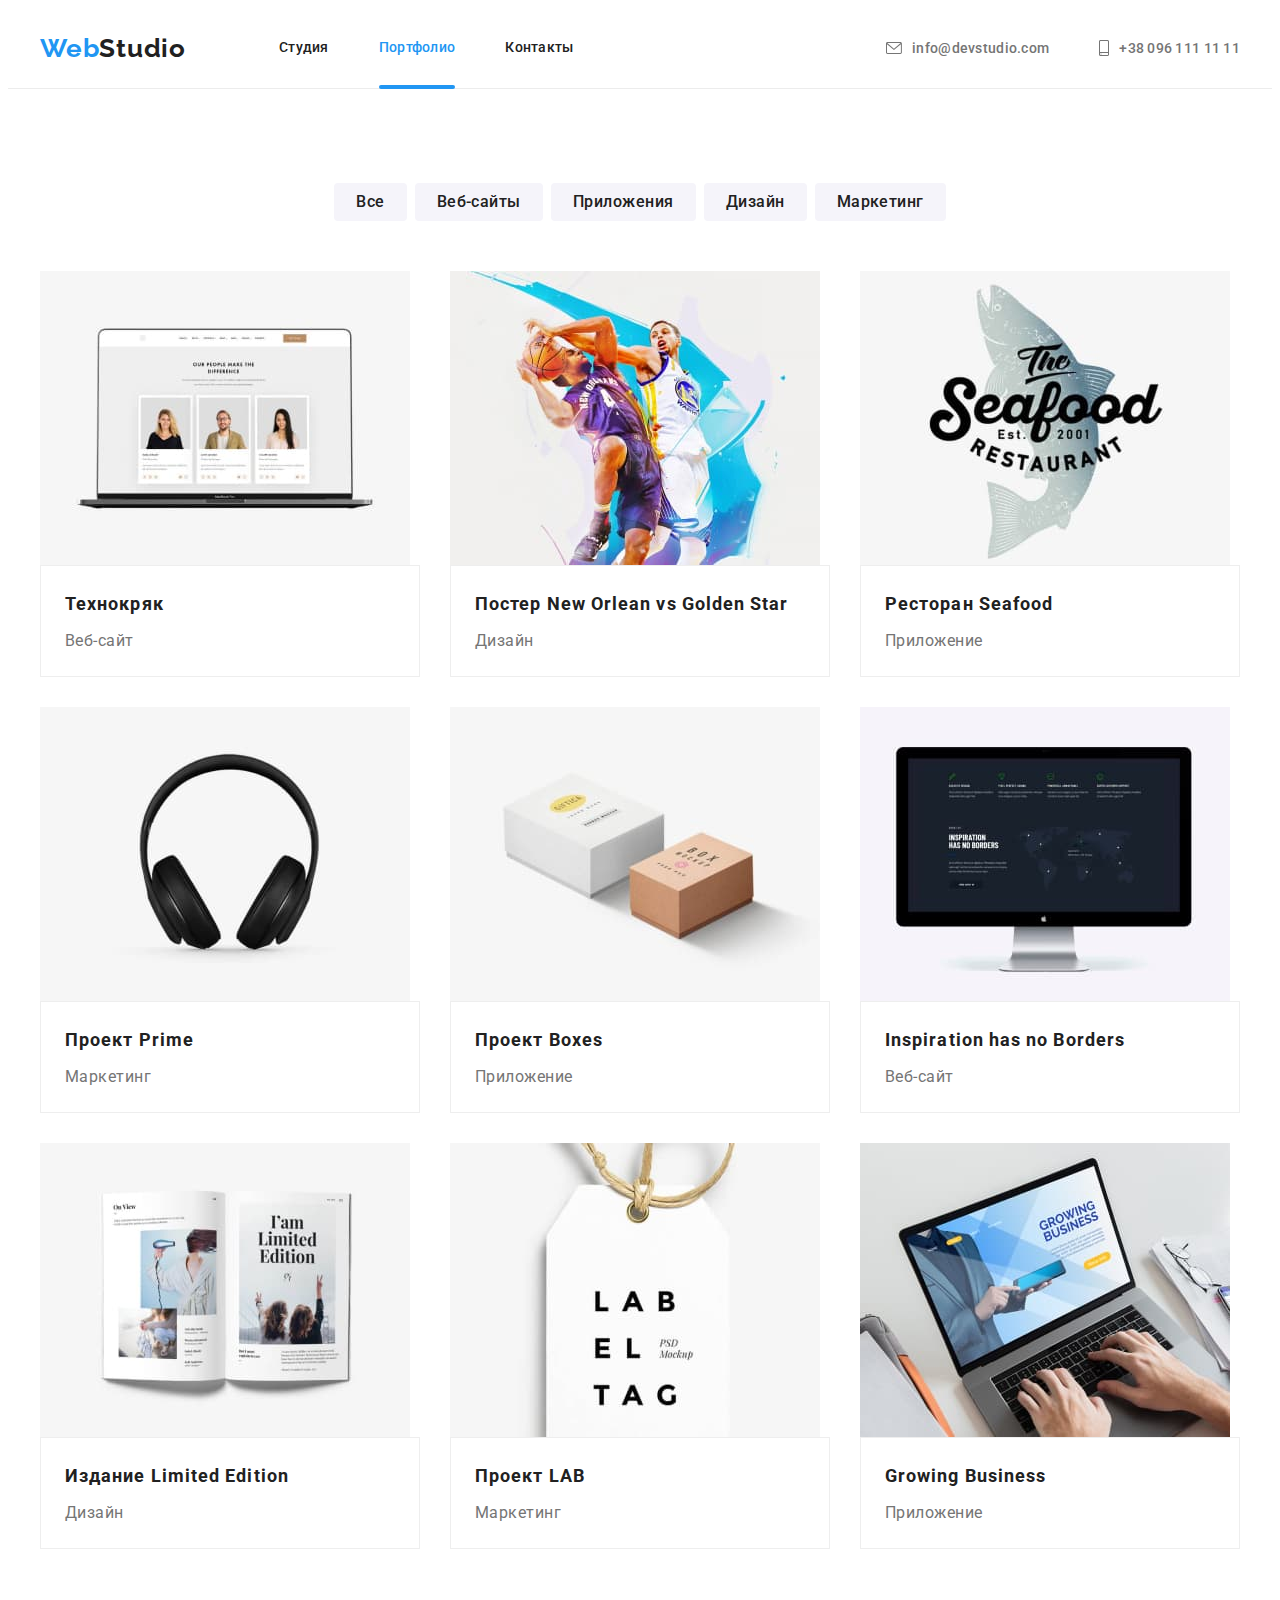
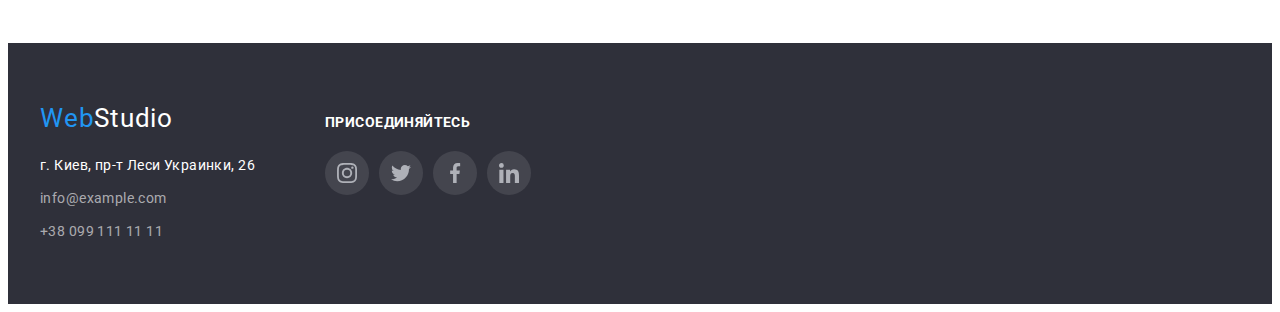
==== portfolio.html @ c9351566 "добавляет подчеркивание на текущей странице" ====
<!DOCTYPE html>
<html lang="en">
<head>
    <meta charset="UTF-8">
    <meta http-equiv="X-UA-Compatible" content="IE=edge">
    <meta name="viewport" content="width=device-width, initial-scale=1.0">
    <title>Document</title>
    <link rel="preconnect" href="https://fonts.googleapis.com">
    <link rel="preconnect" href="https://fonts.gstatic.com" crossorigin>
    <link href="https://fonts.googleapis.com/css2?family=Raleway:wght@700&family=Roboto:wght@400;500;700;900&display=swap"
        rel="stylesheet">
     <link rel="stylesheet" href="https://cdnjs.cloudflare.com/ajax/libs/modern-normalize/1.1.0/modern-normalize.min.css"
            integrity="sha512-wpPYUAdjBVSE4KJnH1VR1HeZfpl1ub8YT/NKx4PuQ5NmX2tKuGu6U/JRp5y+Y8XG2tV+wKQpNHVUX03MfMFn9Q=="
            crossorigin="anonymous" referrerpolicy="no-referrer" />
    <link rel="stylesheet" href="./css/styles.css">
</head>
<body>
<header class="header">

    <div class="container flex">

        <nav class="main-nav">
            <a href="/" class="logo"><span class="span-logo">Web</span>Studio</a>

            <ul class="site-nav list">
                <li class="item"><a href="./index.html" class="link">Студия</a></li>
                <li class="item"><a href="./portfolio.html" class="link current">Портфолио</a></li>
                <li class="item"><a href="" class="link">Контакты</a></li>
            </ul>
        </nav>

        <ul class="site-contact list">
            <li class="item"><a href="mailto:info@devstudio.com" class="link">
                    <svg class="site-contact-icon" width="16" height="12">
                        <use class="" href="./images/icon.svg#icon-envelope"></use>
                    </svg>
                    info@devstudio.com</a></li>
        
            <li class="item"><a href="tel:+380961111111" class="link">
                    <svg class="site-contact-icon" width="10" height="16">
                        <use class="" href="./images/icon.svg#icon-smartphone"></use>
                    </svg>
                    +38 096 111 11 11</a></li>
        </ul>


    </div>
</header>

        <section class="section works">
            <div class="container">
            <h1 class="visually-hidden">Наши работы</h1>
            <ul class="filter list">
                <li class="item"><button type="button" class="filter-btn">Все</button></li>
                <li class="item"><button type="button" class="filter-btn">Веб-сайты</button></li>
                <li class="item"><button type="button" class="filter-btn">Приложения</button></li>
                <li class="item"><button type="button" class="filter-btn">Дизайн</button></li>
                <li class="item"><button type="button" class="filter-btn">Маркетинг</button></li>
            </ul>

            <ul class="works-list list">
                <li class="works-item">
                    <img src="./images/project-1.jpg" alt="экран с фотокарточками" width="370" height="294">
                    

                    <div class="works-card">
                    <h2 class="title">Технокряк</h2>
                    <p class="text">Веб-сайт</p>
                    </div>
                </li>
                
                <li class="works-item">
                    <img src="./images/project-2.jpg" alt="баскетболисты с мячом" width="370" height="294">

                    <div class="works-card">
                    <h2 class="title">Постер New Orlean vs Golden Star</h2>
                    <p class="text">Дизайн</p>
                    </div>
                </li>

                <li class="works-item">
                    <img src="./images/project-3.jpg" alt="лого ресторана сифуд" width="370" height="294">

                    <div class="works-card">
                    <h2 class="title">Ресторан Seafood</h2>
                    <p class="text">Приложение</p>
                    </div>
                </li>
                <li class="works-item">
                    <img src="./images/project-4.jpg" alt="наушники" width="370" height="294">

                    <div class="works-card">
                    <h2 class="title">Проект Prime</h2>
                    <p class="text">Маркетинг</p>
                    </div>
                </li>

                <li class="works-item">
                    <img src="./images/project-5.jpg" alt="две коробки" width="370" height="294">

                    <div class="works-card">
                    <h2 class="title">Проект Boxes</h2>
                    <p class="text">Приложение</p>
                    </div>
                </li>

                <li class="works-item">
                    <img src="./images/project-6.jpg" alt="монитор" width="370" height="294">

                    <div class="works-card">
                    <h2 class="title">Inspiration has no Borders</h2>
                    <p class="text">Веб-сайт</p>
                    </div>
                </li>

                <li class="works-item">
                    <img src="./images/project-7.jpg" alt="журнал" width="370" height="294">

                    <div class="works-card">
                    <h2 class="title">Издание Limited Edition</h2>
                    <p class="text">Дизайн</p>
                    </div>
                </li>

                <li class="works-item">
                    <img src="./images/project-8.jpg" alt="ярлык с надписью" width="370" height="294">

                    <div class="works-card">
                    <h2 class="title">Проект LAB</h2>
                    <p class="text">Маркетинг</p>
                    </div>
                </li>

                <li class="works-item">
                    <img src="./images/project-9.jpg" alt="ноутбук и руки" width="370" height="294">

                    <div class="works-card">
                    <h2 class="title">Growing Business</h2>
                    <p class="text">Приложение</p>
                    </div>
                </li>
               
            </ul>
            </div>
        </section>


    </main>

<footer class="footer ">
    <div class="container footer-flex">
        <div class="footer-contact">
            <a href="/" class="logo-footer"><span class="span-logo">Web</span>Studio</a>

            <address>
                <ul class="footer-list list">
                    <li><a href="https://www.google.com/maps/place/Lesi+Ukrainky+Blvd,+26,+Kyiv,+Ukraine,+02000/@50.4265807,30.5361971"
                            class="link-address">г. Киев, пр-т Леси Украинки, 26</a></li>
                    <li><a href="mailto:info@example.com" class="link">info@example.com</a></li>
                    <li><a href="tel:+380991111111" class="link no-margin">+38 099 111 11 11</a></li>
                </ul>
            </address>
        </div>


        <div class="footer-box-soc">
            <h2 class="footer-title">Присоединяйтесь</h2>
            <ul class="footer-soc-list list">
                <li class="item">
                    <a href="" class="footer-soc-link link">
                        <svg class="footer-soc-icon" width="20" height="20">
                            <use class="" href="./images/icon.svg#icon-instagram"></use>
                        </svg>
                    </a>
                </li>

                <li class="item">
                    <a href="" class="footer-soc-link link">
                        <svg class="footer-soc-icon" width="20" height="20">
                            <use class="" href="./images/icon.svg#icon-twitter"></use>
                        </svg>
                    </a>
                </li>

                <li class="item">
                    <a href="" class="footer-soc-link link">
                        <svg class="footer-soc-icon" width="20" height="20">
                            <use class="" href="./images/icon.svg#icon-facebook"></use>
                        </svg>
                    </a>
                </li>

                <li class="item">
                    <a href="" class="footer-soc-link link">
                        <svg class="footer-soc-icon" width="20" height="20">
                            <use class="" href="./images/icon.svg#icon-linkedin"></use>
                        </svg>
                    </a>
                </li>
            </ul>
        </div>


    </div>

</footer>

</body>
</html>
---- css/styles.css ----
:root {
    --main-text-color: #757575;
    --title-text-color: #212121;
    --accent-color: #2196F3;
    --secondary-background-color: #2F303A;
    --primary-white-color: #FFFFFF;
    --general-background-color: #F5F4FA;
    --secondary-btn-color: #212121;
    --icon-color: #AFB1B8;
    
}

p,h1,h2,h3,h4,h5,h6 {
    margin: 0;
}
ul {
    margin: 0;
    padding-left: 0;
}

body {
    color: var(--main-text-color);
    font-family: 'Roboto', sans-serif;
}

.list{
    list-style: none;
    padding: 0;
    margin: 0;
}
.link {
    text-decoration: none;
}



.visually-hidden {
    position: absolute;
    white-space: nowrap;
    width: 1px;
    height: 1px;
    overflow: hidden;
    border: 0;
    padding: 0;
    clip: rect(0 0 0 0);
    clip-path: inset(50%);
    margin: -1px;
}

img {
    display: block;
    max-width: 100%;
    height: auto;
    /* border-radius: 0px; */
}


.container {
    width: 1200px;
    padding-left: 15px;
    padding-right: 15px;
    margin: 0 auto;
    /* outline: 1px solid red; */

}


/* ---------------------header--------------------- */


.header {
    background-color: var(--primary-white-color);
    border-bottom:1px solid #ECECEC;
}

 .logo {

        color: var(--title-text-color);
        font-family: 'Raleway', sans-serif;
        font-weight: 700;
        font-size: 26px;
        line-height: 1.19;
        letter-spacing: 0.03em;
        text-decoration: none;
 }
 .span-logo {
    color: var(--accent-color); 
 }

 
 /* -------------------nav-------------------- */


 .flex {
     display: flex;
     align-items: center;
     
     
 }
 .main-nav {
     display: flex;
    align-items: center;
    
    
 }
 
 .site-nav {
     display: flex;
     margin-left: 93px;
 }
  

 .site-nav .item:not(:last-child) {
     margin-right: 50px;
 }


 .site-nav .link {
    position: relative;

     display: block;
     padding-top: 32px;
     padding-bottom: 32px;

     color: var(--title-text-color);
     font-family: 'Roboto', sans-serif;
     font-weight: 500;
     font-size: 14px;
     line-height: 1.14;
     letter-spacing: 0.02em;
 }

 .site-nav .link.current {
     color: var(--accent-color);
 }

 .site-nav .link.current::after {
    content: "";
    position: absolute;
    left: 0;
    bottom: -1px;
    display: block;
    width: 100%;
    height: 4px;
    background: #2196F3;
    border-radius: 2px;
    background-color: var(--accent-color);
 }





 .site-contact {
     display: flex;
     margin-left: auto;
     align-items: center; 
     justify-content: center;
 }

 .site-contact .item + .item {
     margin-left: 50px;
 }

 .site-contact-icon {
    margin-right: 10px;
    fill: currentColor;
 }


 .site-contact .link {
    display: flex;
    align-items: center;
    justify-content: center;
    font-family: 'Roboto',sans-serif;
    font-style: normal;
    font-weight: 500;
    font-size: 14px;
    line-height: 16px;
    letter-spacing: 0.02em;
    color: var(--main-text-color);
 }
 
 .site-contact .link:hover,
 .site-contact .link:focus {
    color: var(--accent-color);
 }



.site-nav .link:hover,
.site-nav .link:focus
 {
    color: var(--accent-color);
}



.site-contact .link{
color: var(--main-text-color);
}

.site-contact .link:hover,
.site-contact .link:focus {
color: var(--accent-color);
}

          /*------------------hero--------------------    */


.hero {
    text-align: center;
    
    max-width: 1600px;
    height: 600px;
    margin: 0 auto;
    padding: 200px 0;
    background-image: linear-gradient(rgba(47, 48, 58, 0.4), rgba(47, 48, 58, 0.4)), url(../images/hero-bg.jpg);
    background-repeat: no-repeat;
    background-position: center;
    background-size: cover;
}



.hero-title {
    margin: 0 auto 40px auto;
    max-width: 630px;

    color: var(--primary-white-color);
    
    font-weight: 900;
    font-size: 44px;
    line-height: 1.36;
    
    letter-spacing: 0.06em;
    text-transform: uppercase;
}



.hero-btn {
    display: inline-block;
    border-radius: 4px;
    padding: 10px 32px;
    min-width: 200px;

    color: var(--primary-white-color);
    background-color: var(--accent-color) ;

    cursor: pointer;
    font-family: inherit;
    font-weight: 700;
    font-size: 16px;
    line-height: 1.88;
    letter-spacing: 0.06em;
    border: none;
   
}
.hero-btn:hover,
.hero-btn:focus {
    background-color: #188CE8;
}

     /*--------------------   features----------------   */

.section {
    background-color: var(--primary-white-color);
    padding-top: 94px;
    padding-bottom: 94px;
} 

.feature-list {
    display: flex;
    margin-left: -30px;
    margin-top: -30px;
}

.feature-list .item {
    flex-basis: calc(100%/4 - 30px);
    margin-left: 30px;
    margin-top: 30px;
}

.box-icon {
    display: flex;
    align-items: center;
    justify-content: center;
    width: 270px;
    height: 120px;
    margin-bottom: 30px;
    background-color: var(--general-background-color);
}
 
 
.feature-list .title {
    margin-bottom: 10px;

    color: var(--title-text-color);
    font-size: 14px;
    line-height: 1.14;
    letter-spacing: 0.03em;
    text-transform: uppercase;
}
.feature-list .text {
    color: var(--main-text-color);
    font-size: 14px;
    line-height: 1.71;
    letter-spacing: 0.03em;
}

     /*-----------------     section -----------------    */
      /* ---------about--------- */

.no-padding {
        padding-top: 0;
    } 

.about {
    display: flex;
    margin-left: -30px;
    margin-top: -30px;
}

.about .item {
   flex-basis: calc(100%/3 - 30px);
    margin-left: 30px;
    margin-top: 30px;
}



.section-title {
    margin-bottom: 50px;

    color: var(--title-text-color);
    font-size: 36px;
    line-height: 1.16;
    text-align: center;
    letter-spacing: 0.03em;
}


/* --------------team---------------- */
.team {
    background-color: var(--general-background-color);
}
.team-item {
    background-color: var(--primary-white-color);
    box-shadow: 0px 1px 3px rgba(0, 0, 0, 0.12), 0px 1px 1px rgba(0, 0, 0, 0.14), 0px 2px 1px rgba(0, 0, 0, 0.2);
    border-radius: 0px 0px 4px 4px;
    
}

.team-card {
    text-align: center;
    padding: 30px 0;
    width: 270px;
 
}

.team-item .title {
margin-bottom: 10px;
}
 .team-list {
     display: flex;
    margin-left: -30px;
    margin-top: -30px;
 }

 .team-list .team-item {
     flex-basis: calc(100%/4 - 30px);
     margin-left: 30px;
     margin-top: 30px;
 }




.team-list .title {
    color: var(--title-text-color);
    font-weight: 500;
    font-size: 16px;
    line-height: 1.18;
    letter-spacing: 0.03em;
}
.team-list .text {
    color: var(--main-text-color);
    font-size: 16px;
    line-height: 1.19;
    letter-spacing: 0.03em;
    margin-bottom: 16px;
}

.team-soc-list {
    display: flex;
    justify-content: center;
}

.team-soc-list .item {
    width: 44px;
    height: 44px;
    margin-left: 10px;
}

.team-soc-list .item:first-child {
    margin-left: 0;
}

.team-soc-link {
    display: flex;
    align-items: center;
    justify-content: center;
    width: 100%;
    height: 100%;
    border-radius: 50%;
    background-color: var(--primary-white-color);
    color: var(--icon-color);

}
.team-soc-icon {
    fill: currentColor;
}

.team-soc-link:hover,
.team-soc-link:focus {
background-color: var(--accent-color);
color: var(--primary-white-color);
}
/* ----------------clients----------------- */
.clients-list {
    display: flex;
}

.clients-list .item {
    width: 170px;
    height: 92px;
    margin-left: 30px;
}
.clients-list .item:first-child {
    margin-left: 0;
}
.clients-link {
    display: flex;
        align-items: center;
        justify-content: center;
        width: 100%;
        height: 100%;
        border: 1px solid var(--icon-color);
        border-radius: 4px;
        color: var(--icon-color);
}
.clients-icon {
    fill: currentColor;
}

.clients-link:hover,
.clients-link:focus {
    color: var(--accent-color);
    border: 1px solid var(--accent-color);
}





/* ----------------------footer-------------------- */
.footer {
    background-color: var(--secondary-background-color);
    padding-top: 60px;
    padding-bottom: 60px;
}
.footer-flex {
    display: flex;
    align-items: baseline;
    
}



.logo-footer {
    display: inline-block;
    margin-bottom: 20px;
    font-size: 26px;
    line-height: 1.19;
    letter-spacing: 0.03em;
    text-decoration: none;
}

.footer .logo-footer {
    color: var(--primary-white-color);
}

.footer-list .link {
    display: inline-block;
    margin-bottom: 9px;

    color: rgba(255, 255, 255, 0.6);
    font-family: 'Roboto';
    font-style: normal;
    font-weight: 400;
    font-size: 14px;
    line-height: 1.71;
    letter-spacing: 0.03em;
    text-decoration: none;
}

.link-address {
    display: inline-block;
    margin-bottom: 9px;  

    color: var(--primary-white-color);
    font-family: 'Roboto';
    font-style: normal;
    font-weight: 400;
    font-size: 14px;
    line-height: 1.71;
    letter-spacing: 0.03em;
    text-decoration: none; 
}

.no-margin.link {
    margin-bottom: 0;
}
 

.link-address:hover,
.link-address:focus {
    color: var(--accent-color);
}
.footer-list .link:hover,
.footer-list .link:focus {
    color: var(--accent-color);
}




.footer-title {
    margin-bottom: 20px;
    font-family: 'Roboto';
    font-style: normal;
    font-size: 14px;
    line-height: 1.14;
    letter-spacing: 0.03em;
    text-transform: uppercase;
    color: var(--primary-white-color);
}

.footer-box-soc {
  margin-left: 70px;
}

.footer-soc-list {
    display: flex;
    justify-content: center;
   
}

.footer-soc-list .item {
    width: 44px;
    height: 44px;
    margin-left: 10px;
}

.footer-soc-list .item:first-child {
    margin-left: 0;
}

.footer-soc-link {
    display: flex;
    align-items: center;
    justify-content: center;
    width: 100%;
    height: 100%;
    border-radius: 50%;
    background: rgba(255, 255, 255, 0.1);
    color: var(--icon-color);

}

.footer-soc-icon {
    fill: currentColor;
}

.footer-soc-link:hover,
.footeer-soc-link:focus {
    background-color: var(--accent-color);
    color: var(--primary-white-color);
}






/* --------------------portfolio----------------- */
/* ---------------------filter------------------- */
.filter {
    display: flex;
    justify-content: center;
    margin-bottom: 50px;
}
.filter .item:not(:last-child) {
    margin-right: 8px;
}


.filter-btn {
    display: inline-block;
    border-radius: 4px;
    padding: 6px 22px;

    color: var(--secondary-btn-color);
    background-color: var(--general-background-color);
    cursor: pointer;

    font-family: inherit;
    font-style: normal;
    font-weight: 500;
    font-size: 16px;
    line-height: 1.62;
    letter-spacing: 0.03em;
    border: none;
}

.filter-btn:hover,
.filter-btn:focus {
    color: var(--primary-white-color);
    background-color: var(--accent-color);
    box-shadow: 0px 3px 1px rgba(0, 0, 0, 0.1), 0px 1px 2px rgba(0, 0, 0, 0.08), 0px 2px 2px rgba(0, 0, 0, 0.12);
}
/* --------------works----------------- */

.works-list {
    display: flex;
    flex-wrap: wrap;
    margin-left: -30px;
    margin-top: -30px;


}

.works-list .works-item {
    flex-basis: calc(100%/3 - 30px);
    margin-left: 30px;
    margin-top: 30px;
}

.works-item .title {
    margin-bottom: 4px;
}

.works-item:hover {
    border: 1px solid #EEEEEE;
    box-shadow: 0px 1px 1px rgba(0, 0, 0, 0.12), 0px 4px 4px rgba(0, 0, 0, 0.06), 1px 4px 6px rgba(0, 0, 0, 0.16);
    cursor: pointer;
}



.works-card {
padding: 20px 24px;
border: 1px solid #EEEEEE;
}



.works-list .title {
    color: var(--title-text-color);
    font-size: 18px;
    line-height: 2;
    letter-spacing: 0.06em
}
.works-list .text {
    color: var(--main-text-color);
    font-size: 16px;
    line-height: 1.88;
    letter-spacing: 0.03em
}
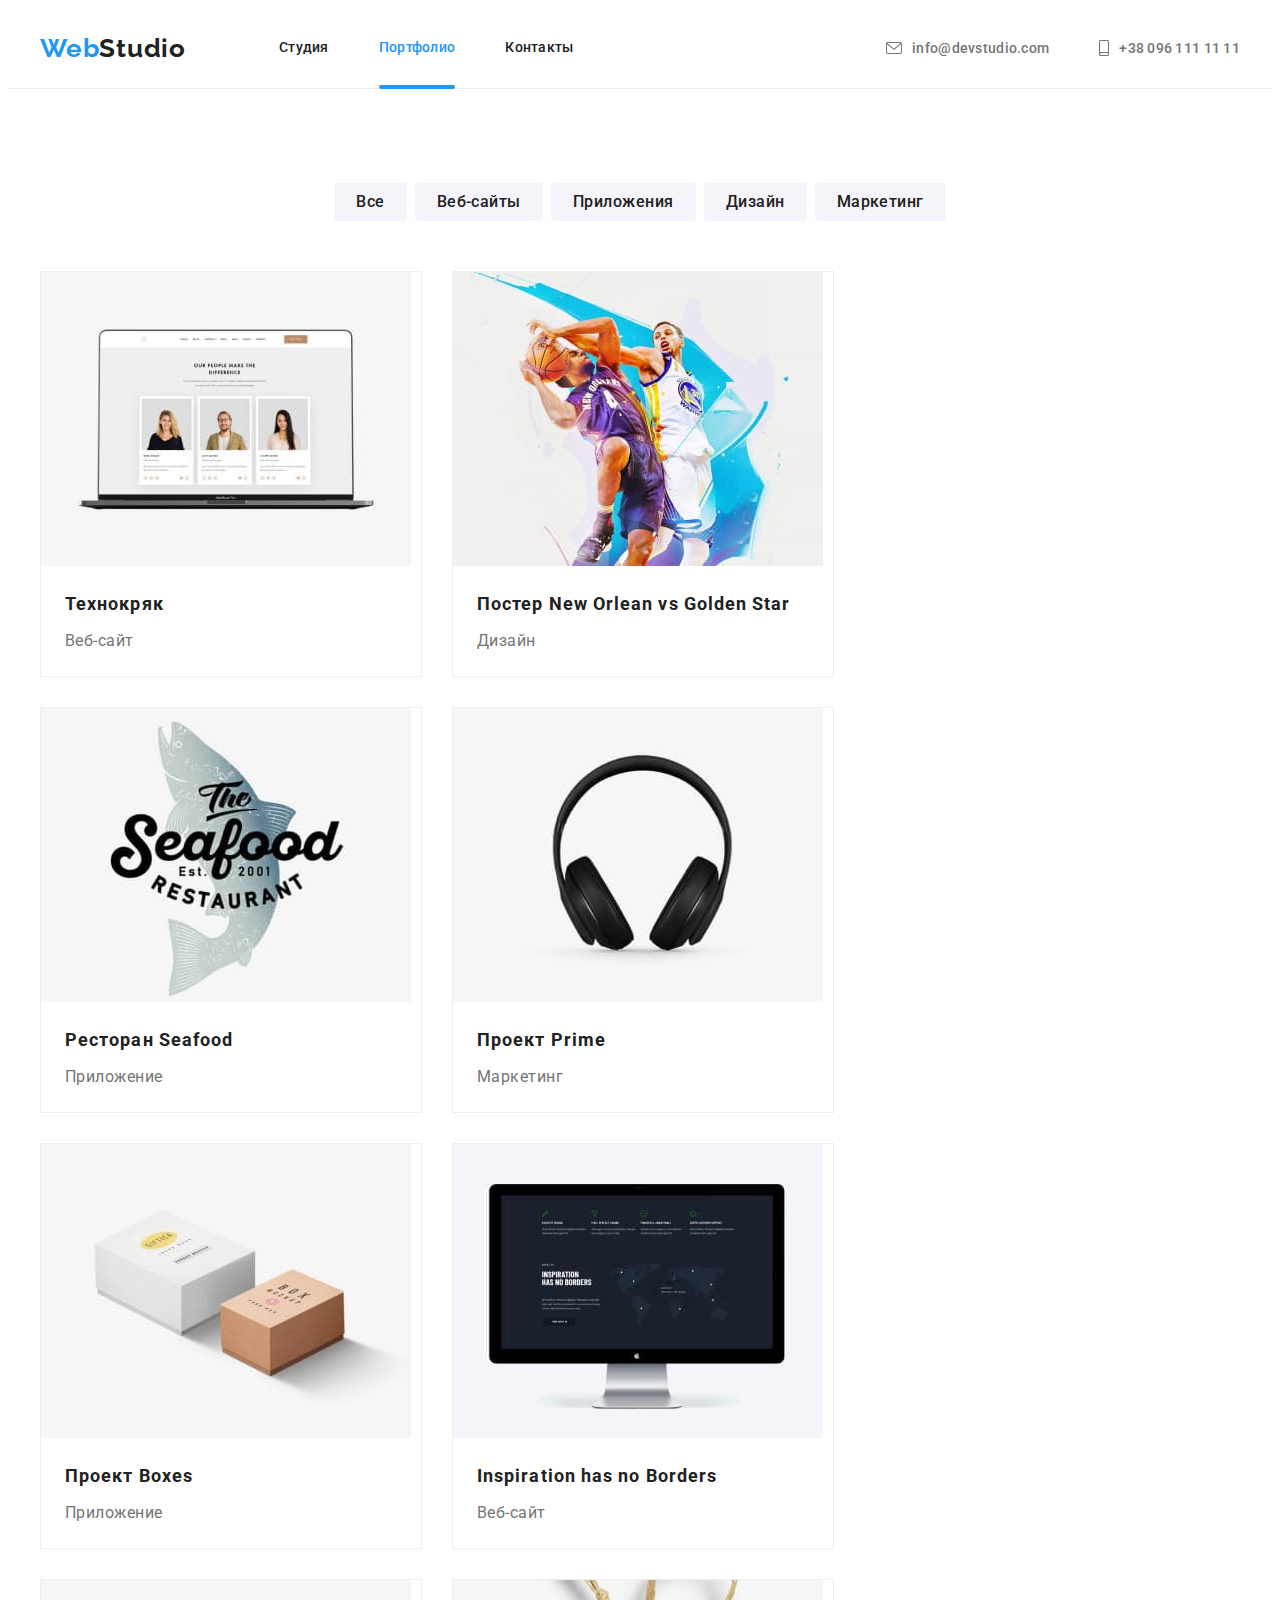
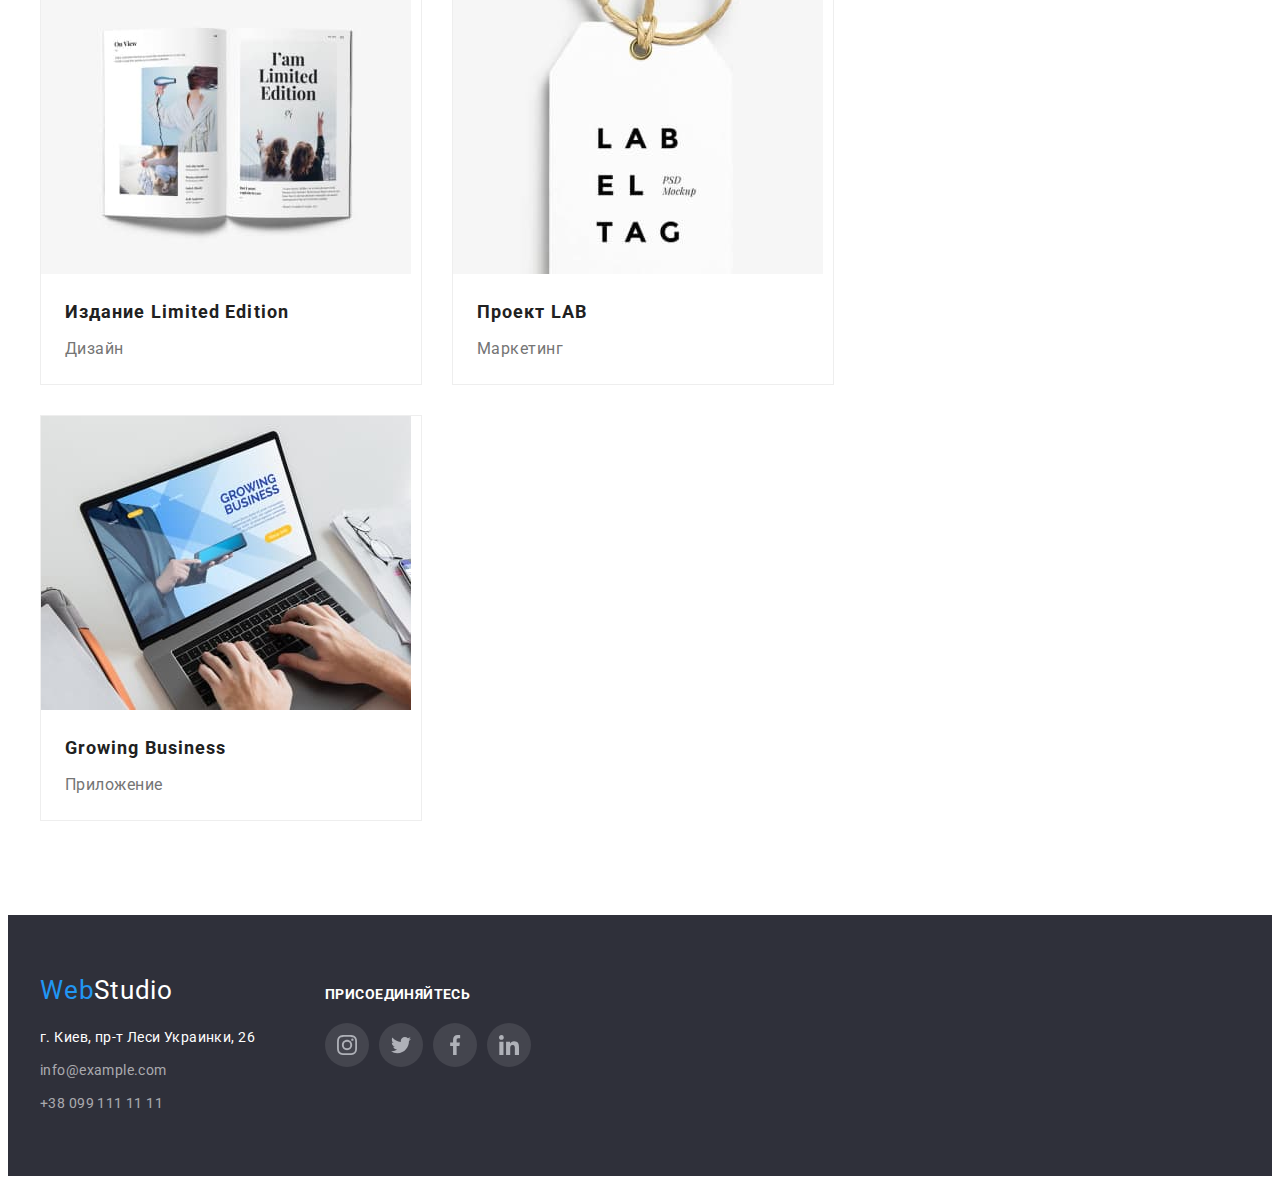
==== commit 8e78d827: "добавляет анимацию на ховер" ====
--- a/portfolio.html
+++ b/portfolio.html
@@ -60,7 +60,11 @@
 
             <ul class="works-list list">
                 <li class="works-item">
-                    <img src="./images/project-1.jpg" alt="экран с фотокарточками" width="370" height="294">
+                    <div class="works-box">
+                        <img src="./images/project-1.jpg" alt="экран с фотокарточками" width="370" height="294">
+
+                    </div>
+                    
                     
 
                     <div class="works-card">
--- a/css/styles.css
+++ b/css/styles.css
@@ -8,6 +8,7 @@
     --general-background-color: #F5F4FA;
     --secondary-btn-color: #212121;
     --icon-color: #AFB1B8;
+    --timing-animation-function: cubic-bezier(0.4, 0, 0.2, 1)
     
 }
 
@@ -129,6 +130,8 @@
      font-size: 14px;
      line-height: 1.14;
      letter-spacing: 0.02em;
+
+     transition: color 250ms var(--timing-animation-function);
  }
 
  .site-nav .link.current {
@@ -180,12 +183,12 @@
     line-height: 16px;
     letter-spacing: 0.02em;
     color: var(--main-text-color);
+
+    transition:color 250ms var(--timing-animation-function);
+
  }
  
- .site-contact .link:hover,
- .site-contact .link:focus {
-    color: var(--accent-color);
- }
+ 
 
 
 
@@ -417,6 +420,8 @@
     border-radius: 50%;
     background-color: var(--primary-white-color);
     color: var(--icon-color);
+    
+    transition: background-color 250ms var(--timing-animation-function), color 250ms var(--timing-animation-function);
 
 }
 .team-soc-icon {
@@ -450,6 +455,7 @@
         border: 1px solid var(--icon-color);
         border-radius: 4px;
         color: var(--icon-color);
+        transition: color 250ms var(--timing-animation-function), border 250ms var(--timing-animation-function);
 }
 .clients-icon {
     fill: currentColor;
@@ -504,6 +510,8 @@
     line-height: 1.71;
     letter-spacing: 0.03em;
     text-decoration: none;
+
+    transition: color 250ms var(--timing-animation-function);
 }
 
 .link-address {
@@ -517,7 +525,9 @@
     font-size: 14px;
     line-height: 1.71;
     letter-spacing: 0.03em;
-    text-decoration: none; 
+    text-decoration: none;
+    
+    transition: color 250ms var(--timing-animation-function);
 }
 
 .no-margin.link {
@@ -529,6 +539,8 @@
 .link-address:focus {
     color: var(--accent-color);
 }
+
+
 .footer-list .link:hover,
 .footer-list .link:focus {
     color: var(--accent-color);
@@ -578,6 +590,8 @@
     background: rgba(255, 255, 255, 0.1);
     color: var(--icon-color);
 
+    transition: background-color 250ms var(--timing-animation-function), color 250ms var(--timing-animation-function) ;
+
 }
 
 .footer-soc-icon {
@@ -623,6 +637,8 @@
     line-height: 1.62;
     letter-spacing: 0.03em;
     border: none;
+
+    transition: background-color 250ms var(--timing-animation-function), color 250ms var(--timing-animation-function), box-shadow 250ms var(--timing-animation-function);
 }
 
 .filter-btn:hover,
@@ -646,23 +662,27 @@
     flex-basis: calc(100%/3 - 30px);
     margin-left: 30px;
     margin-top: 30px;
-}
+    cursor: pointer;
+    border: 1px solid #EEEEEE;
+    
+    transition: box-shadow 250ms var(--timing-animation-function);
+}
+
 
 .works-item .title {
     margin-bottom: 4px;
 }
 
+
 .works-item:hover {
-    border: 1px solid #EEEEEE;
     box-shadow: 0px 1px 1px rgba(0, 0, 0, 0.12), 0px 4px 4px rgba(0, 0, 0, 0.06), 1px 4px 6px rgba(0, 0, 0, 0.16);
-    cursor: pointer;
-}
-
+    
+}
 
 
 .works-card {
 padding: 20px 24px;
-border: 1px solid #EEEEEE;
+
 }
 
 
